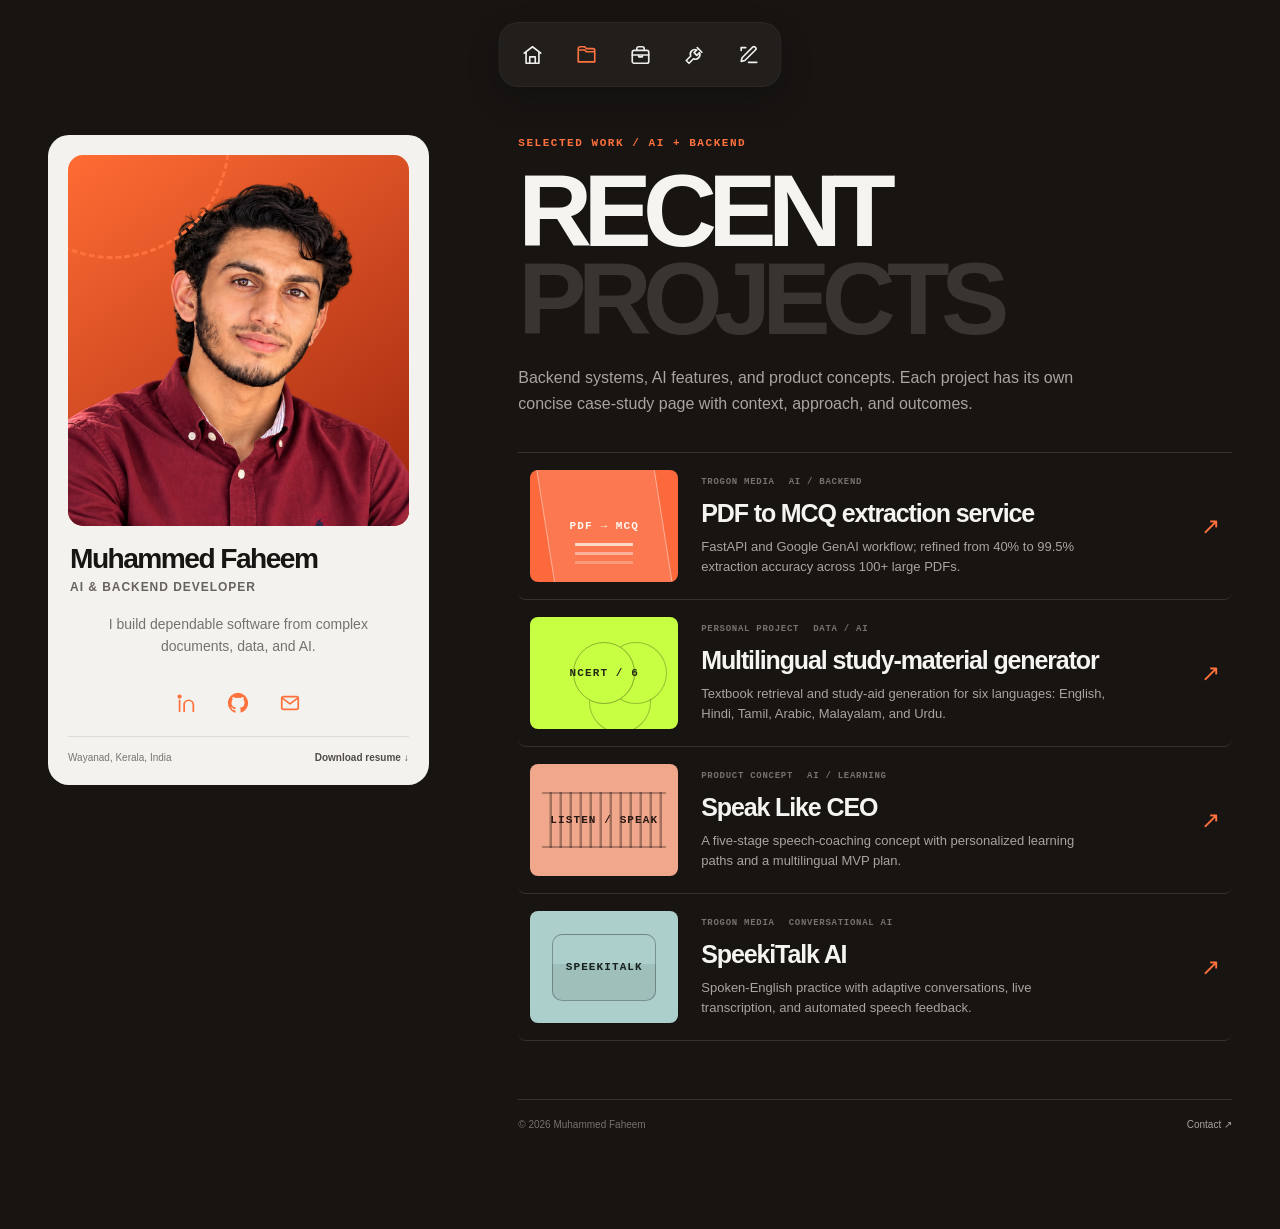
==== projects/index.html @ 5ced918a "portfolio update" ====
<!doctype html>
<html lang="en">
<head>
  <meta charset="utf-8">
  <meta name="viewport" content="width=device-width, initial-scale=1">
  <meta name="theme-color" content="#171412">
  <meta name="description" content="Selected backend, AI, and learning projects by Muhammed Faheem, with a dedicated case study for each project.">
  <title>Projects — Muhammed Faheem</title>
  <link rel="stylesheet" href="../style.css">
</head>
<body>
  <a class="skip-link" href="#main">Skip to content</a>
  <nav class="icon-dock" aria-label="Primary navigation">
    <a href="../index.html" aria-label="Home" title="Home"><svg viewBox="0 0 24 24" aria-hidden="true"><path d="m3 10 9-7 9 7M5 9v12h14V9M9 21v-7h6v7"/></svg></a>
    <a href="index.html" aria-label="Projects" aria-current="page" title="Projects"><svg viewBox="0 0 24 24" aria-hidden="true"><path d="M3 6.5h7l2 2H21v11H3zM3 6.5V5a2 2 0 0 1 2-2h5l2 2h7a2 2 0 0 1 2 2v1.5"/></svg></a>
    <a href="../experience.html" aria-label="Experience" title="Experience"><svg viewBox="0 0 24 24" aria-hidden="true"><rect x="3" y="7" width="18" height="14" rx="2"/><path d="M8 7V5a2 2 0 0 1 2-2h4a2 2 0 0 1 2 2v2M3 12h18M10 12v2h4v-2"/></svg></a>
    <a href="../tools.html" aria-label="Tools and skills" title="Tools and skills"><svg viewBox="0 0 24 24" aria-hidden="true"><path d="M14.5 6.5a5 5 0 0 0-6.6 6.6L3 18l3 3 4.9-4.9a5 5 0 0 0 6.6-6.6l-3 3-3-3z"/><path d="m15 4 5 5"/></svg></a>
    <a href="../contact.html" aria-label="Contact" title="Contact"><svg viewBox="0 0 24 24" aria-hidden="true"><path d="M12 20h9"/><path d="M16.5 3.5a2.1 2.1 0 0 1 3 3L8 18l-4 1 1-4z"/><path d="M4 7V4h5"/></svg></a>
  </nav>

  <div class="site-shell">
    <aside class="profile-panel" aria-label="About Muhammed Faheem">
      <div class="profile-photo-frame"><img src="../assets/muhammed-faheem.jpg" alt="Portrait of Muhammed Faheem" width="720" height="1279" fetchpriority="high" decoding="async"></div>
      <h2 class="profile-name">Muhammed Faheem</h2><p class="profile-title">AI &amp; Backend Developer</p>
      <p class="profile-bio">I build dependable software from complex documents, data, and AI.</p>
      <nav class="profile-socials" aria-label="Social links">
        <a href="https://www.linkedin.com/in/muhammed--faheem/" aria-label="LinkedIn" title="LinkedIn" target="_blank" rel="noopener noreferrer"><svg viewBox="0 0 24 24" aria-hidden="true"><path d="M5 9v12M5 5v.1M10 21v-7a5 5 0 0 1 10 0v7M10 12v9"/><circle cx="5" cy="5" r="1.4"/></svg></a>
        <a href="https://github.com/faheemmuhammed1133" aria-label="GitHub" title="GitHub" target="_blank" rel="noopener noreferrer"><svg class="fill-icon" viewBox="0 0 24 24" aria-hidden="true"><path d="M12 .9A11.1 11.1 0 0 0 8.5 22.5c.55.1.76-.24.76-.54v-2.1c-3.1.68-3.76-1.3-3.76-1.3-.5-1.28-1.23-1.62-1.23-1.62-1.01-.69.08-.68.08-.68 1.12.08 1.71 1.15 1.71 1.15.99 1.7 2.6 1.21 3.24.92.1-.72.39-1.21.7-1.49-2.48-.28-5.08-1.24-5.08-5.52 0-1.22.44-2.21 1.15-2.99-.12-.28-.5-1.42.11-2.95 0 0 .94-.3 3.06 1.14a10.6 10.6 0 0 1 5.57 0c2.12-1.44 3.06-1.14 3.06-1.14.61 1.53.23 2.67.11 2.95.72.78 1.15 1.77 1.15 2.99 0 4.29-2.6 5.23-5.09 5.51.4.35.75 1.02.75 2.06v3.05c0 .3.2.65.77.54A11.1 11.1 0 0 0 12 .9Z"/></svg></a>
        <a href="mailto:muhammedfaheem1133@gmail.com" aria-label="Email" title="Email"><svg viewBox="0 0 24 24" aria-hidden="true"><rect x="3" y="5" width="18" height="14" rx="2"/><path d="m4 7 8 6 8-6"/></svg></a>
      </nav>
      <div class="profile-footer"><span>Wayanad, Kerala, India</span><a href="../muhammed-faheem-resume.pdf" download>Download resume ↓</a></div>
    </aside>

    <main class="main-column" id="main">
      <header class="page-intro"><p class="eyebrow">Selected work / AI + backend</p><h1 class="page-title">Recent<span>Projects</span></h1><p>Backend systems, AI features, and product concepts. Each project has its own concise case-study page with context, approach, and outcomes.</p></header>

      <section class="project-list" aria-label="Project case studies">
        <a class="project-row" href="mcq-extraction.html">
          <span class="project-thumb thumb-mcq" aria-hidden="true"><span>PDF → MCQ</span></span>
          <span class="project-row-copy"><span class="project-meta"><span>Trogon Media</span><span>AI / Backend</span></span><span class="project-name">PDF to MCQ extraction service</span><span class="project-description">FastAPI and Google GenAI workflow; refined from 40% to 99.5% extraction accuracy across 100+ large PDFs.</span></span>
          <span class="row-arrow" aria-hidden="true">↗</span>
        </a>
        <a class="project-row" href="ncert-generator.html">
          <span class="project-thumb thumb-ncert" aria-hidden="true"><span>NCERT / 6</span></span>
          <span class="project-row-copy"><span class="project-meta"><span>Personal project</span><span>Data / AI</span></span><span class="project-name">Multilingual study-material generator</span><span class="project-description">Textbook retrieval and study-aid generation for six languages: English, Hindi, Tamil, Arabic, Malayalam, and Urdu.</span></span>
          <span class="row-arrow" aria-hidden="true">↗</span>
        </a>
        <a class="project-row" href="speak-like-ceo.html">
          <span class="project-thumb thumb-speak" aria-hidden="true"><span>LISTEN / SPEAK</span></span>
          <span class="project-row-copy"><span class="project-meta"><span>Product concept</span><span>AI / Learning</span></span><span class="project-name">Speak Like CEO</span><span class="project-description">A five-stage speech-coaching concept with personalized learning paths and a multilingual MVP plan.</span></span>
          <span class="row-arrow" aria-hidden="true">↗</span>
        </a>
        <a class="project-row" href="speekitalk-ai.html">
          <span class="project-thumb thumb-speekitalk" aria-hidden="true"><span>SPEEKITALK</span></span>
          <span class="project-row-copy"><span class="project-meta"><span>Trogon Media</span><span>Conversational AI</span></span><span class="project-name">SpeekiTalk AI</span><span class="project-description">Spoken-English practice with adaptive conversations, live transcription, and automated speech feedback.</span></span>
          <span class="row-arrow" aria-hidden="true">↗</span>
        </a>
      </section>

      <footer class="site-footer"><span>© 2026 Muhammed Faheem</span><a href="../contact.html">Contact ↗</a></footer>
    </main>
  </div>
</body>
</html>
---- style.css ----
:root {
  color-scheme: dark;
  --bg: #171412;
  --panel: #f4f2ef;
  --ink: #181513;
  --fg: #f6f4f1;
  --muted: #aaa39f;
  --soft: #77716d;
  --line: #34302e;
  --orange: #ff713d;
  --orange-dark: #d94e20;
  --lime: #c7ff42;
  --content: 1500px;
}
* { box-sizing: border-box; }
html { scroll-behavior: smooth; scroll-padding-top: 96px; }
body {
  margin: 0;
  background: var(--bg);
  color: var(--fg);
  font: 400 16px/1.55 -apple-system, BlinkMacSystemFont, "Segoe UI", sans-serif;
  -webkit-font-smoothing: antialiased;
  text-rendering: optimizeLegibility;
}
a { color: inherit; text-decoration: none; }
a:focus-visible { outline: 2px solid var(--orange); outline-offset: 4px; }
::selection { color: var(--ink); background: var(--lime); }
.skip-link {
  position: fixed;
  z-index: 30;
  top: -55px;
  left: 16px;
  padding: 10px 14px;
  border-radius: 8px;
  background: var(--lime);
  color: var(--ink);
  font-weight: 700;
}
.skip-link:focus { top: 12px; }
.sr-only { position: absolute; width: 1px; height: 1px; padding: 0; margin: -1px; overflow: hidden; clip: rect(0,0,0,0); white-space: nowrap; border: 0; }

.icon-dock {
  position: fixed;
  z-index: 20;
  top: 22px;
  left: 50%;
  display: flex;
  gap: 5px;
  padding: 8px;
  border: 1px solid rgb(255 255 255 / 4%);
  border-radius: 20px;
  background: #211e1c;
  box-shadow: 0 12px 32px rgb(0 0 0 / 20%);
  transform: translateX(-50%);
}
.icon-dock a {
  width: 49px;
  height: 47px;
  display: grid;
  place-items: center;
  border-radius: 13px;
  color: #f0eeeb;
  transition: color .16s ease, background-color .16s ease, transform .16s ease;
}
.icon-dock a:hover { color: var(--orange); background: #302b28; transform: translateY(-1px); }
.icon-dock a[aria-current="page"] { color: var(--orange); }
.icon-dock svg { width: 22px; height: 22px; stroke: currentColor; stroke-width: 1.8; stroke-linecap: round; stroke-linejoin: round; fill: none; }

.site-shell {
  width: min(var(--content), calc(100% - 96px));
  margin-inline: auto;
  padding: clamp(135px, 14vh, 190px) 0 96px;
  display: grid;
  grid-template-columns: minmax(300px, .72fr) minmax(0, 1.35fr);
  align-items: start;
  gap: clamp(54px, 7vw, 112px);
}
.profile-panel {
  position: sticky;
  top: 30px;
  align-self: start;
  max-height: calc(100svh - 60px);
  overflow: auto;
  padding: 20px;
  border-radius: 21px;
  background: var(--panel);
  color: var(--ink);
  scrollbar-width: thin;
}
.profile-photo-frame {
  height: clamp(290px, 29vw, 385px);
  position: relative;
  overflow: hidden;
  border-radius: 15px;
  background: linear-gradient(145deg, #ff6c34, #9f260e);
}
.profile-photo-frame img { width: 100%; height: 100%; display: block; object-fit: cover; object-position: center 37%; }
.profile-photo-frame::after {
  position: absolute;
  top: -132px;
  left: -74px;
  width: 230px;
  height: 230px;
  border: 3px dashed var(--orange);
  border-radius: 50%;
  content: "";
  pointer-events: none;
}
.profile-name { margin: 18px 2px 3px; font-size: clamp(25px, 2.2vw, 33px); font-weight: 760; letter-spacing: -.055em; line-height: 1.08; }
.profile-title { margin: 0 2px; color: #68625e; font-size: 12px; font-weight: 650; letter-spacing: .08em; text-transform: uppercase; }
.profile-bio { max-width: 34ch; margin: 18px auto 19px; color: #77716d; font-size: 14px; line-height: 1.55; text-align: center; }
.profile-socials { display: flex; justify-content: center; gap: 18px; padding: 9px 0 3px; }
.profile-socials a { width: 34px; height: 34px; display: grid; place-items: center; color: var(--orange); transition: color .16s ease, transform .16s ease; }
.profile-socials a:hover { color: var(--orange-dark); transform: translateY(-2px); }
.profile-socials svg { width: 22px; height: 22px; stroke: currentColor; stroke-width: 1.9; stroke-linecap: round; stroke-linejoin: round; fill: none; }
.profile-socials .fill-icon { fill: currentColor; stroke: none; }
.profile-footer { display: flex; align-items: center; justify-content: space-between; gap: 10px; margin-top: 13px; padding-top: 13px; border-top: 1px solid #dedad5; color: #79736f; font-size: 10px; }
.profile-footer a { color: #524c48; font-weight: 650; }
.profile-footer a:hover { color: var(--orange-dark); }

.main-column { min-width: 0; }
.eyebrow { margin: 0 0 13px; color: var(--orange); font: 700 11px/1.5 ui-monospace, SFMono-Regular, Menlo, monospace; letter-spacing: .14em; text-transform: uppercase; }
h1, h2, h3, p { margin-top: 0; }
.hero-title, .page-title {
  margin: 0;
  font-size: clamp(68px, 8vw, 122px);
  font-weight: 820;
  letter-spacing: -.085em;
  line-height: .86;
  text-transform: uppercase;
}
.hero-title span, .page-title span { display: block; color: #393432; }
.hero-lead { max-width: 620px; margin: 23px 0 0; color: var(--muted); font-size: clamp(17px, 1.5vw, 20px); line-height: 1.58; }
.hero-lead strong { color: var(--fg); font-weight: 550; }
.hero-actions { display: flex; flex-wrap: wrap; gap: 22px; align-items: center; margin-top: 25px; }
.text-cta { color: var(--fg); font-size: 13px; font-weight: 650; }
.text-cta span { margin-left: 5px; color: var(--orange); }
.text-cta:hover { color: var(--orange); }

.stats-row { display: grid; grid-template-columns: repeat(3, minmax(0, 1fr)); gap: 20px; max-width: 700px; margin: 51px 0 62px; }
.stat-item strong { display: block; font-size: clamp(39px, 4.3vw, 65px); font-weight: 740; letter-spacing: -.075em; line-height: 1; white-space: nowrap; }
.stat-item span { display: block; max-width: 16ch; margin-top: 11px; color: var(--muted); font-size: 11px; line-height: 1.35; text-transform: uppercase; }
.section-top { display: flex; align-items: end; justify-content: space-between; gap: 22px; margin: 0 0 25px; }
.section-top h2 { margin: 0; font-size: clamp(44px, 5.7vw, 78px); font-weight: 820; letter-spacing: -.08em; line-height: .9; text-transform: uppercase; }
.section-top h2 span { display: block; color: #393432; }
.section-more { flex: 0 0 auto; padding-bottom: 4px; color: var(--orange); font-size: 12px; font-weight: 650; }
.section-more:hover { color: #ff946e; }
.home-projects { scroll-margin-top: 106px; }
.feature-grid { display: grid; grid-template-columns: repeat(2, minmax(0, 1fr)); gap: 18px; }
.feature-card {
  min-height: 225px;
  position: relative;
  display: flex;
  flex-direction: column;
  justify-content: space-between;
  overflow: hidden;
  padding: 24px;
  border-radius: 13px;
  isolation: isolate;
  transition: transform .18s ease;
}
.feature-card:hover { transform: translateY(-4px); }
.feature-card::before { position: absolute; z-index: -1; width: 230px; height: 230px; right: -105px; top: -105px; border: 2px solid rgb(0 0 0 / 10%); border-radius: 50%; content: ""; }
.feature-card.orange { background: #fb693d; color: #fff8f3; }
.feature-card.lime { background: var(--lime); color: #1a1b13; }
.feature-card.dark { background: #35302e; color: var(--fg); }
.feature-icon { width: 38px; height: 38px; display: grid; place-items: center; border-radius: 10px; background: rgb(255 255 255 / 15%); }
.feature-icon svg { width: 22px; height: 22px; stroke: currentColor; stroke-width: 1.7; stroke-linecap: round; stroke-linejoin: round; fill: none; }
.feature-card h3 { max-width: 19ch; margin: 24px 42px 0 0; font-size: clamp(17px, 1.65vw, 22px); font-weight: 730; letter-spacing: -.035em; line-height: 1.15; text-transform: uppercase; }
.feature-number { position: absolute; right: 20px; bottom: 19px; width: 38px; height: 38px; display: grid; place-items: center; border: 1px solid currentColor; border-radius: 10px; font-size: 20px; line-height: 1; }
.feature-label { margin-top: 6px; color: currentColor; opacity: .75; font: 600 9px ui-monospace, SFMono-Regular, Menlo, monospace; letter-spacing: .1em; text-transform: uppercase; }

.page-intro { margin-bottom: 35px; }
.page-intro .eyebrow { margin-bottom: 15px; }
.page-intro p:not(.eyebrow) { max-width: 600px; margin: 22px 0 0; color: var(--muted); font-size: 16px; line-height: 1.65; }
.content-section { margin-top: 83px; scroll-margin-top: 100px; }
.content-section:first-child { margin-top: 0; }
.section-divider { padding-top: 25px; border-top: 1px solid var(--line); }
.section-heading-small { margin: 0 0 19px; color: var(--soft); font: 700 10px ui-monospace, SFMono-Regular, Menlo, monospace; letter-spacing: .13em; text-transform: uppercase; }

.project-list { border-top: 1px solid var(--line); }
.project-row {
  display: grid;
  grid-template-columns: 148px minmax(0, 1fr) 46px;
  align-items: center;
  gap: 23px;
  padding: 17px 12px;
  border-bottom: 1px solid var(--line);
  border-radius: 8px;
  transition: background-color .16s ease, padding .16s ease;
}
.project-row:hover { padding-inline: 18px; background: #211d1b; }
.project-thumb { height: 112px; position: relative; display: grid; place-items: center; overflow: hidden; border-radius: 8px; }
.project-thumb::before, .project-thumb::after { position: absolute; content: ""; }
.project-thumb span { position: relative; z-index: 1; font: 700 11px ui-monospace, SFMono-Regular, Menlo, monospace; letter-spacing: .1em; text-transform: uppercase; }
.thumb-mcq { background: #fb693d; color: #fff8f3; }
.thumb-mcq::before { width: 115px; height: 145px; border: 1px solid rgb(255 255 255 / 42%); border-radius: 5px; background: rgb(255 255 255 / 10%); transform: rotate(-9deg); }
.thumb-mcq::after { width: 58px; height: 3px; margin-top: 37px; background: rgb(255 255 255 / 70%); box-shadow: 0 9px rgb(255 255 255 / 42%), 0 18px rgb(255 255 255 / 25%); }
.thumb-ncert { background: var(--lime); color: #232915; }
.thumb-ncert::before { width: 60px; height: 60px; border: 1px solid rgb(0 0 0 / 30%); border-radius: 50%; box-shadow: 32px 0 0 -1px var(--lime), 32px 0 0 0 rgb(0 0 0 / 25%), 16px 29px 0 -1px var(--lime), 16px 29px 0 0 rgb(0 0 0 / 25%); }
.thumb-speak { background: #f1a78c; color: #281813; }
.thumb-speak::before { width: 124px; height: 52px; border-block: 2px solid rgb(40 24 19 / 32%); background: repeating-linear-gradient(90deg, transparent 0 7px, rgb(40 24 19 / 38%) 8px 10px); }
.thumb-speekitalk { background: #adcfcb; color: #162220; }
.thumb-speekitalk::before { width: 102px; height: 65px; border: 1px solid rgb(22 34 32 / 35%); border-radius: 10px; background: linear-gradient(180deg, transparent 45%, rgb(22 34 32 / 9%) 45%); }
.project-row-copy { display: block; min-width: 0; }
.project-row-copy .project-meta { display: flex; gap: 14px; margin-bottom: 7px; color: var(--soft); font: 600 9px ui-monospace, SFMono-Regular, Menlo, monospace; letter-spacing: .08em; text-transform: uppercase; }
.project-name { display: block; margin: 0 0 5px; font-size: clamp(19px, 2vw, 25px); font-weight: 700; letter-spacing: -.045em; }
.project-description { display: block; max-width: 56ch; margin: 0; color: var(--muted); font-size: 13px; line-height: 1.5; }
.row-arrow { justify-self: end; color: var(--orange); font-size: 23px; }

.experience-list { border-top: 1px solid var(--line); }
.experience-row { display: grid; grid-template-columns: 180px 1fr; gap: 28px; padding: 23px 0; border-bottom: 1px solid var(--line); }
.experience-date { color: var(--soft); font-size: 11px; }
.experience-date span { display: block; margin-top: 5px; }
.experience-row h2 { margin: 0 0 5px; font-size: 22px; font-weight: 700; letter-spacing: -.035em; }
.experience-company { margin: 0 0 10px; color: var(--orange); font-size: 12px; font-weight: 650; }
.experience-row > div > p:not(.experience-company) { max-width: 62ch; margin: 0; color: var(--muted); font-size: 13px; line-height: 1.7; }
.case-bullets { display: grid; gap: 8px; margin: 15px 0 0; padding-left: 18px; color: var(--muted); font-size: 12px; line-height: 1.6; }
.case-bullets li::marker { color: var(--orange); }
.impact-list { display: grid; grid-template-columns: repeat(3, minmax(0,1fr)); gap: 14px; margin-top: 22px; }
.impact-card { padding: 17px; border: 1px solid var(--line); border-radius: 9px; background: #201c1a; }
.impact-card strong { display: block; color: var(--fg); font-size: 24px; letter-spacing: -.05em; }
.impact-card span { display: block; margin-top: 4px; color: var(--muted); font-size: 10px; line-height: 1.45; }

.education-card { padding: 22px; border: 1px solid var(--line); border-radius: 10px; background: #201c1a; }
.education-card h2 { margin: 0 0 6px; font-size: 20px; }
.education-card p { margin: 0; color: var(--muted); font-size: 13px; }
.education-card .education-meta { display: flex; flex-wrap: wrap; gap: 12px 22px; margin-top: 17px; color: var(--soft); font-size: 11px; }

.skill-group-grid { display: grid; grid-template-columns: repeat(2, minmax(0,1fr)); gap: 13px; }
.skill-group { min-height: 120px; padding: 17px; border: 1px solid var(--line); border-radius: 9px; background: #201c1a; }
.skill-group h2 { margin: 0 0 12px; color: var(--soft); font: 700 10px ui-monospace, SFMono-Regular, Menlo, monospace; letter-spacing: .11em; text-transform: uppercase; }
.skill-chips { display: flex; flex-wrap: wrap; gap: 7px; }
.skill-chips span { padding: 5px 8px; border: 1px solid #49413c; border-radius: 5px; color: #e1dcd7; font-size: 11px; }

.contact-panel { padding: clamp(25px, 4vw, 46px); border-radius: 15px; background: var(--orange); color: #24140f; }
.contact-panel .eyebrow { color: #5b2513; }
.contact-panel h2 { max-width: 11ch; margin: 0; font-size: clamp(46px, 6vw, 76px); font-weight: 800; letter-spacing: -.075em; line-height: .92; text-transform: uppercase; }
.contact-panel p { max-width: 48ch; margin: 17px 0 21px; color: #612d1c; font-size: 14px; line-height: 1.6; }
.contact-email { display: inline-flex; align-items: center; gap: 11px; padding: 11px 14px; border: 1px solid rgb(36 20 15 / 32%); border-radius: 7px; color: #281710; font-size: 12px; font-weight: 700; }
.contact-email:hover { background: rgb(255 255 255 / 15%); }
.contact-links { display: grid; gap: 0; margin-top: 25px; border-top: 1px solid var(--line); }
.contact-links a { display: flex; justify-content: space-between; align-items: center; gap: 12px; padding: 14px 3px; border-bottom: 1px solid var(--line); color: var(--fg); font-size: 13px; }
.contact-links a span { color: var(--orange); }
.contact-links a:hover { color: var(--orange); }

.site-footer { display: flex; justify-content: space-between; gap: 16px; margin-top: 58px; padding-top: 17px; border-top: 1px solid var(--line); color: var(--soft); font-size: 10px; }
.site-footer a { color: var(--muted); }
.site-footer a:hover { color: var(--orange); }

@media (max-width: 1050px) {
  .site-shell { width: calc(100% - 64px); grid-template-columns: minmax(280px, .72fr) minmax(0, 1.2fr); gap: 42px; }
  .profile-panel { padding: 16px; }
  .profile-photo-frame { height: clamp(270px, 31vw, 340px); }
  .hero-title, .page-title { font-size: clamp(61px, 8vw, 94px); }
  .stats-row { gap: 12px; }
}
@media (max-width: 820px) {
  .site-shell { width: min(690px, calc(100% - 48px)); padding-top: 116px; grid-template-columns: 1fr; gap: 34px; }
  .profile-panel { position: relative; top: auto; max-height: none; display: grid; grid-template-columns: 190px minmax(0,1fr); align-items: center; gap: 0 19px; padding: 14px; }
  .profile-photo-frame { height: 190px; grid-row: span 4; }
  .profile-name { align-self: end; margin: 0 0 4px; font-size: 25px; }
  .profile-title { font-size: 10px; }
  .profile-bio { align-self: center; margin: 10px 0; text-align: left; }
  .profile-socials { justify-content: flex-start; gap: 10px; padding: 0; }
  .profile-footer { grid-column: 1 / -1; }
  .hero-title, .page-title { font-size: clamp(68px, 12vw, 108px); }
  .stats-row { max-width: none; }
  .section-top h2 { font-size: clamp(47px, 9vw, 72px); }
}
@media (max-width: 560px) {
  .icon-dock { top: 12px; gap: 2px; padding: 6px; border-radius: 16px; }
  .icon-dock a { width: 43px; height: 41px; border-radius: 11px; }
  .icon-dock svg { width: 20px; height: 20px; }
  .site-shell { width: calc(100% - 32px); padding-top: 91px; gap: 26px; }
  .profile-panel { grid-template-columns: 104px minmax(0,1fr); gap: 0 13px; padding: 11px; border-radius: 15px; }
  .profile-photo-frame { height: 128px; border-radius: 10px; }
  .profile-photo-frame::after { top: -155px; left: -100px; }
  .profile-name { font-size: 20px; }
  .profile-title { font-size: 8px; letter-spacing: .05em; }
  .profile-bio { margin: 7px 0; font-size: 11px; line-height: 1.4; }
  .profile-socials { gap: 7px; }
  .profile-socials a { width: 26px; height: 26px; }
  .profile-socials svg { width: 18px; height: 18px; }
  .profile-footer { margin-top: 9px; padding-top: 9px; font-size: 9px; }
  .hero-title, .page-title { font-size: clamp(52px, 14vw, 75px); }
  .hero-lead { margin-top: 18px; font-size: 16px; }
  .hero-actions { margin-top: 19px; }
  .stats-row { gap: 10px; margin: 37px 0 48px; }
  .stat-item strong { font-size: clamp(33px, 10vw, 46px); }
  .stat-item span { margin-top: 7px; font-size: 9px; }
  .feature-grid { gap: 11px; }
  .feature-card { min-height: 180px; padding: 16px; border-radius: 10px; }
  .feature-card h3 { margin-top: 17px; font-size: 15px; }
  .feature-number { right: 12px; bottom: 12px; width: 30px; height: 30px; }
  .section-top { align-items: flex-start; flex-direction: column; }
  .section-top h2 { font-size: 48px; }
  .section-more { padding: 0; }
  .content-section { margin-top: 56px; }
  .project-row { grid-template-columns: 82px minmax(0,1fr) 22px; gap: 12px; padding: 12px 2px; }
  .project-row:hover { padding-inline: 6px; }
  .project-thumb { height: 78px; border-radius: 6px; }
  .project-row-copy .project-meta { flex-wrap: wrap; gap: 4px 9px; font-size: 8px; }
  .project-name { font-size: 16px; }
  .project-description { font-size: 11px; }
  .case-bullets { font-size: 11px; }
  .row-arrow { font-size: 18px; }
  .experience-row { grid-template-columns: 1fr; gap: 10px; padding: 18px 0; }
  .experience-date { display: flex; gap: 15px; }
  .experience-date span { margin-top: 0; }
  .experience-row h2 { font-size: 19px; }
  .impact-list { grid-template-columns: 1fr; gap: 9px; }
  .impact-card { padding: 13px; }
  .skill-group-grid { grid-template-columns: 1fr; }
  .site-footer { flex-wrap: wrap; margin-top: 40px; font-size: 9px; }
}
@media (prefers-reduced-motion: reduce) {
  *, *::before, *::after { scroll-behavior: auto !important; transition-duration: .01ms !important; }
}
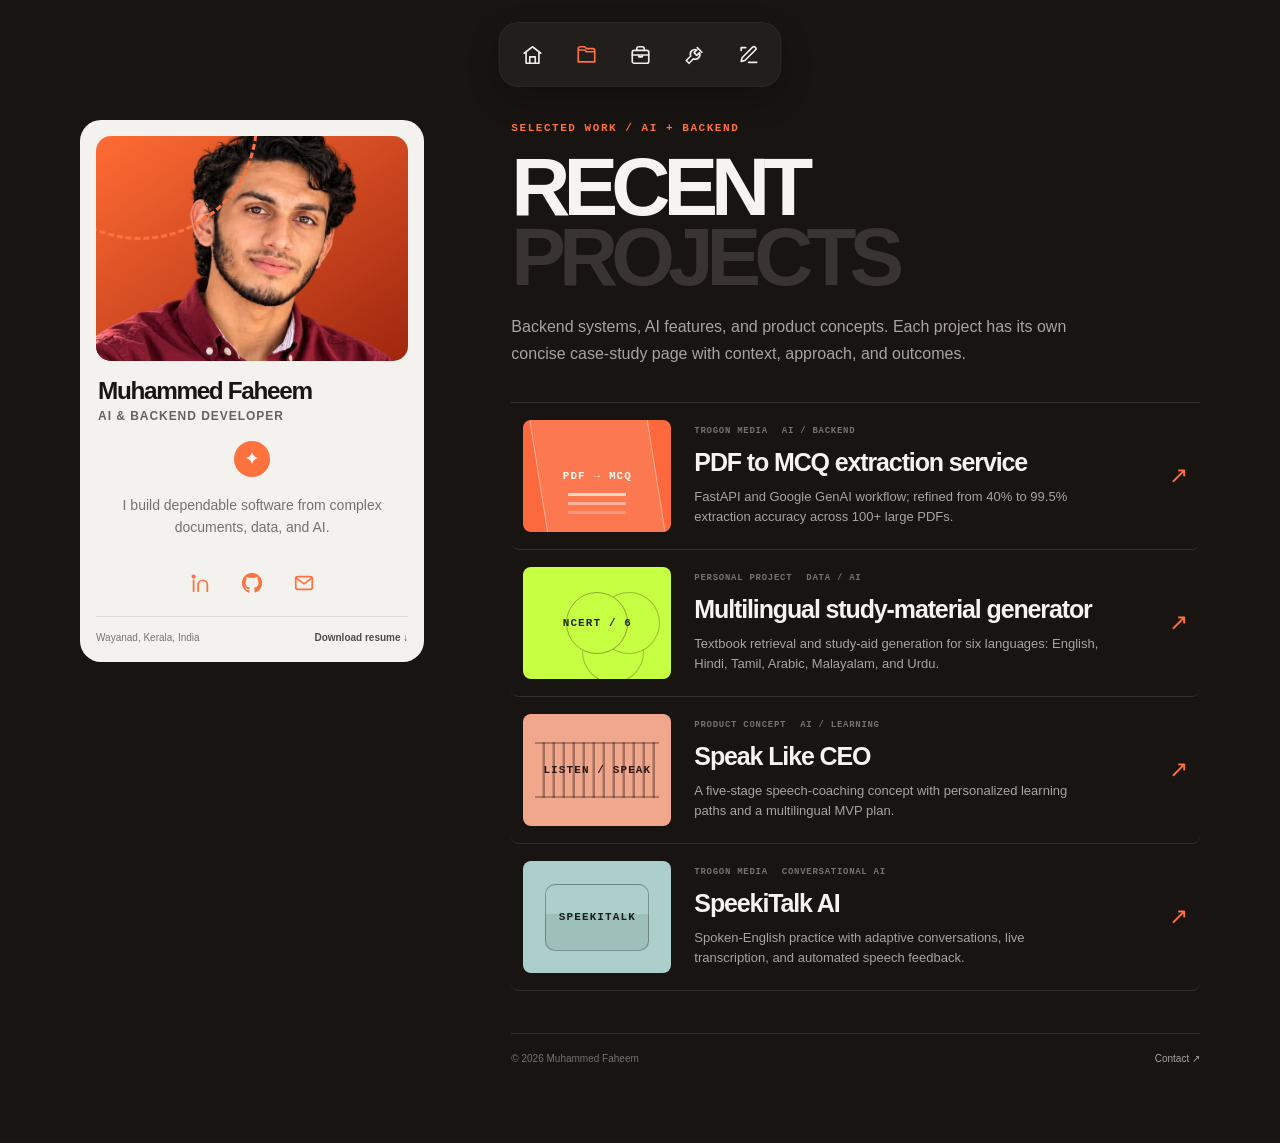
==== commit 43840b74: "UI fixes" ====
--- a/projects/index.html
+++ b/projects/index.html
@@ -20,8 +20,9 @@
 
   <div class="site-shell">
     <aside class="profile-panel" aria-label="About Muhammed Faheem">
-      <div class="profile-photo-frame"><img src="../assets/muhammed-faheem.jpg" alt="Portrait of Muhammed Faheem" width="720" height="1279" fetchpriority="high" decoding="async"></div>
+      <div class="profile-photo-frame"><img src="../assets/muhammed-faheem.webp" alt="Portrait of Muhammed Faheem" width="720" height="1280" fetchpriority="high" decoding="async"></div>
       <h2 class="profile-name">Muhammed Faheem</h2><p class="profile-title">AI &amp; Backend Developer</p>
+      <span class="profile-badge" aria-hidden="true">✦</span>
       <p class="profile-bio">I build dependable software from complex documents, data, and AI.</p>
       <nav class="profile-socials" aria-label="Social links">
         <a href="https://www.linkedin.com/in/muhammed--faheem/" aria-label="LinkedIn" title="LinkedIn" target="_blank" rel="noopener noreferrer"><svg viewBox="0 0 24 24" aria-hidden="true"><path d="M5 9v12M5 5v.1M10 21v-7a5 5 0 0 1 10 0v7M10 12v9"/><circle cx="5" cy="5" r="1.4"/></svg></a>
--- a/style.css
+++ b/style.css
@@ -10,10 +10,10 @@
   --orange: #ff713d;
   --orange-dark: #d94e20;
   --lime: #c7ff42;
-  --content: 1500px;
+  --content: 1120px;
 }
 * { box-sizing: border-box; }
-html { scroll-behavior: smooth; scroll-padding-top: 96px; }
+html { scroll-behavior: auto; scroll-padding-top: 96px; }
 body {
   margin: 0;
   background: var(--bg);
@@ -67,13 +67,18 @@
 .icon-dock svg { width: 22px; height: 22px; stroke: currentColor; stroke-width: 1.8; stroke-linecap: round; stroke-linejoin: round; fill: none; }
 
 .site-shell {
-  width: min(var(--content), calc(100% - 96px));
+  width: min(var(--content), calc(100% - 64px));
   margin-inline: auto;
-  padding: clamp(135px, 14vh, 190px) 0 96px;
+  padding: clamp(120px, 13vh, 160px) 0 76px;
   display: grid;
-  grid-template-columns: minmax(300px, .72fr) minmax(0, 1.35fr);
+  grid-template-columns: minmax(280px, .5fr) minmax(0, 1fr);
   align-items: start;
-  gap: clamp(54px, 7vw, 112px);
+  gap: clamp(50px, 6.8vw, 88px);
+}
+.site-shell.project-detail-shell {
+  width: min(980px, calc(100% - 32px));
+  grid-template-columns: minmax(0, 1fr);
+  gap: 0;
 }
 .profile-panel {
   position: sticky;
@@ -81,14 +86,14 @@
   align-self: start;
   max-height: calc(100svh - 60px);
   overflow: auto;
-  padding: 20px;
+  padding: 16px;
   border-radius: 21px;
   background: var(--panel);
   color: var(--ink);
   scrollbar-width: thin;
 }
 .profile-photo-frame {
-  height: clamp(290px, 29vw, 385px);
+  height: clamp(225px, 17vw, 285px);
   position: relative;
   overflow: hidden;
   border-radius: 15px;
@@ -106,8 +111,9 @@
   content: "";
   pointer-events: none;
 }
-.profile-name { margin: 18px 2px 3px; font-size: clamp(25px, 2.2vw, 33px); font-weight: 760; letter-spacing: -.055em; line-height: 1.08; }
+.profile-name { margin: 17px 2px 3px; font-size: clamp(24px, 1.9vw, 30px); font-weight: 760; letter-spacing: -.055em; line-height: 1.08; }
 .profile-title { margin: 0 2px; color: #68625e; font-size: 12px; font-weight: 650; letter-spacing: .08em; text-transform: uppercase; }
+.profile-badge { width: 36px; height: 36px; display: grid; place-items: center; margin: 15px auto 17px; border-radius: 50%; background: var(--orange); color: #fff8f3; font-size: 19px; line-height: 1; }
 .profile-bio { max-width: 34ch; margin: 18px auto 19px; color: #77716d; font-size: 14px; line-height: 1.55; text-align: center; }
 .profile-socials { display: flex; justify-content: center; gap: 18px; padding: 9px 0 3px; }
 .profile-socials a { width: 34px; height: 34px; display: grid; place-items: center; color: var(--orange); transition: color .16s ease, transform .16s ease; }
@@ -123,38 +129,38 @@
 h1, h2, h3, p { margin-top: 0; }
 .hero-title, .page-title {
   margin: 0;
-  font-size: clamp(68px, 8vw, 122px);
+  font-size: clamp(64px, 6.4vw, 108px);
   font-weight: 820;
   letter-spacing: -.085em;
   line-height: .86;
   text-transform: uppercase;
 }
 .hero-title span, .page-title span { display: block; color: #393432; }
-.hero-lead { max-width: 620px; margin: 23px 0 0; color: var(--muted); font-size: clamp(17px, 1.5vw, 20px); line-height: 1.58; }
+.hero-lead { max-width: 620px; margin: 23px 0 0; color: var(--muted); font-size: clamp(17px, 1.3vw, 19px); line-height: 1.58; }
 .hero-lead strong { color: var(--fg); font-weight: 550; }
 .hero-actions { display: flex; flex-wrap: wrap; gap: 22px; align-items: center; margin-top: 25px; }
 .text-cta { color: var(--fg); font-size: 13px; font-weight: 650; }
 .text-cta span { margin-left: 5px; color: var(--orange); }
 .text-cta:hover { color: var(--orange); }
 
-.stats-row { display: grid; grid-template-columns: repeat(3, minmax(0, 1fr)); gap: 20px; max-width: 700px; margin: 51px 0 62px; }
-.stat-item strong { display: block; font-size: clamp(39px, 4.3vw, 65px); font-weight: 740; letter-spacing: -.075em; line-height: 1; white-space: nowrap; }
-.stat-item span { display: block; max-width: 16ch; margin-top: 11px; color: var(--muted); font-size: 11px; line-height: 1.35; text-transform: uppercase; }
+.stats-row { display: grid; grid-template-columns: repeat(3, minmax(0, 1fr)); gap: 16px; max-width: 700px; margin: 38px 0 48px; }
+.stat-item strong { display: block; font-size: clamp(36px, 3.7vw, 56px); font-weight: 740; letter-spacing: -.075em; line-height: 1; white-space: nowrap; }
+.stat-item span { display: block; max-width: 16ch; margin-top: 9px; color: var(--muted); font-size: 10px; line-height: 1.35; text-transform: uppercase; }
 .section-top { display: flex; align-items: end; justify-content: space-between; gap: 22px; margin: 0 0 25px; }
-.section-top h2 { margin: 0; font-size: clamp(44px, 5.7vw, 78px); font-weight: 820; letter-spacing: -.08em; line-height: .9; text-transform: uppercase; }
+.section-top h2 { margin: 0; font-size: clamp(42px, 4.7vw, 70px); font-weight: 820; letter-spacing: -.08em; line-height: .9; text-transform: uppercase; }
 .section-top h2 span { display: block; color: #393432; }
 .section-more { flex: 0 0 auto; padding-bottom: 4px; color: var(--orange); font-size: 12px; font-weight: 650; }
 .section-more:hover { color: #ff946e; }
 .home-projects { scroll-margin-top: 106px; }
 .feature-grid { display: grid; grid-template-columns: repeat(2, minmax(0, 1fr)); gap: 18px; }
 .feature-card {
-  min-height: 225px;
+  min-height: 190px;
   position: relative;
   display: flex;
   flex-direction: column;
   justify-content: space-between;
   overflow: hidden;
-  padding: 24px;
+  padding: 20px;
   border-radius: 13px;
   isolation: isolate;
   transition: transform .18s ease;
@@ -173,7 +179,7 @@
 .page-intro { margin-bottom: 35px; }
 .page-intro .eyebrow { margin-bottom: 15px; }
 .page-intro p:not(.eyebrow) { max-width: 600px; margin: 22px 0 0; color: var(--muted); font-size: 16px; line-height: 1.65; }
-.content-section { margin-top: 83px; scroll-margin-top: 100px; }
+.content-section { margin-top: 63px; scroll-margin-top: 100px; }
 .content-section:first-child { margin-top: 0; }
 .section-divider { padding-top: 25px; border-top: 1px solid var(--line); }
 .section-heading-small { margin: 0 0 19px; color: var(--soft); font: 700 10px ui-monospace, SFMono-Regular, Menlo, monospace; letter-spacing: .13em; text-transform: uppercase; }
@@ -244,15 +250,15 @@
 .contact-links a span { color: var(--orange); }
 .contact-links a:hover { color: var(--orange); }
 
-.site-footer { display: flex; justify-content: space-between; gap: 16px; margin-top: 58px; padding-top: 17px; border-top: 1px solid var(--line); color: var(--soft); font-size: 10px; }
+.site-footer { display: flex; justify-content: space-between; gap: 16px; margin-top: 42px; padding-top: 17px; border-top: 1px solid var(--line); color: var(--soft); font-size: 10px; }
 .site-footer a { color: var(--muted); }
 .site-footer a:hover { color: var(--orange); }
 
 @media (max-width: 1050px) {
-  .site-shell { width: calc(100% - 64px); grid-template-columns: minmax(280px, .72fr) minmax(0, 1.2fr); gap: 42px; }
+  .site-shell { width: calc(100% - 48px); grid-template-columns: minmax(250px, .65fr) minmax(0, 1fr); gap: 32px; }
   .profile-panel { padding: 16px; }
-  .profile-photo-frame { height: clamp(270px, 31vw, 340px); }
-  .hero-title, .page-title { font-size: clamp(61px, 8vw, 94px); }
+  .profile-photo-frame { height: clamp(235px, 29vw, 285px); }
+  .hero-title, .page-title { font-size: clamp(58px, 7vw, 84px); }
   .stats-row { gap: 12px; }
 }
 @media (max-width: 820px) {
@@ -264,7 +270,7 @@
   .profile-bio { align-self: center; margin: 10px 0; text-align: left; }
   .profile-socials { justify-content: flex-start; gap: 10px; padding: 0; }
   .profile-footer { grid-column: 1 / -1; }
-  .hero-title, .page-title { font-size: clamp(68px, 12vw, 108px); }
+  .hero-title, .page-title { font-size: clamp(64px, 11vw, 96px); }
   .stats-row { max-width: none; }
   .section-top h2 { font-size: clamp(47px, 9vw, 72px); }
 }
